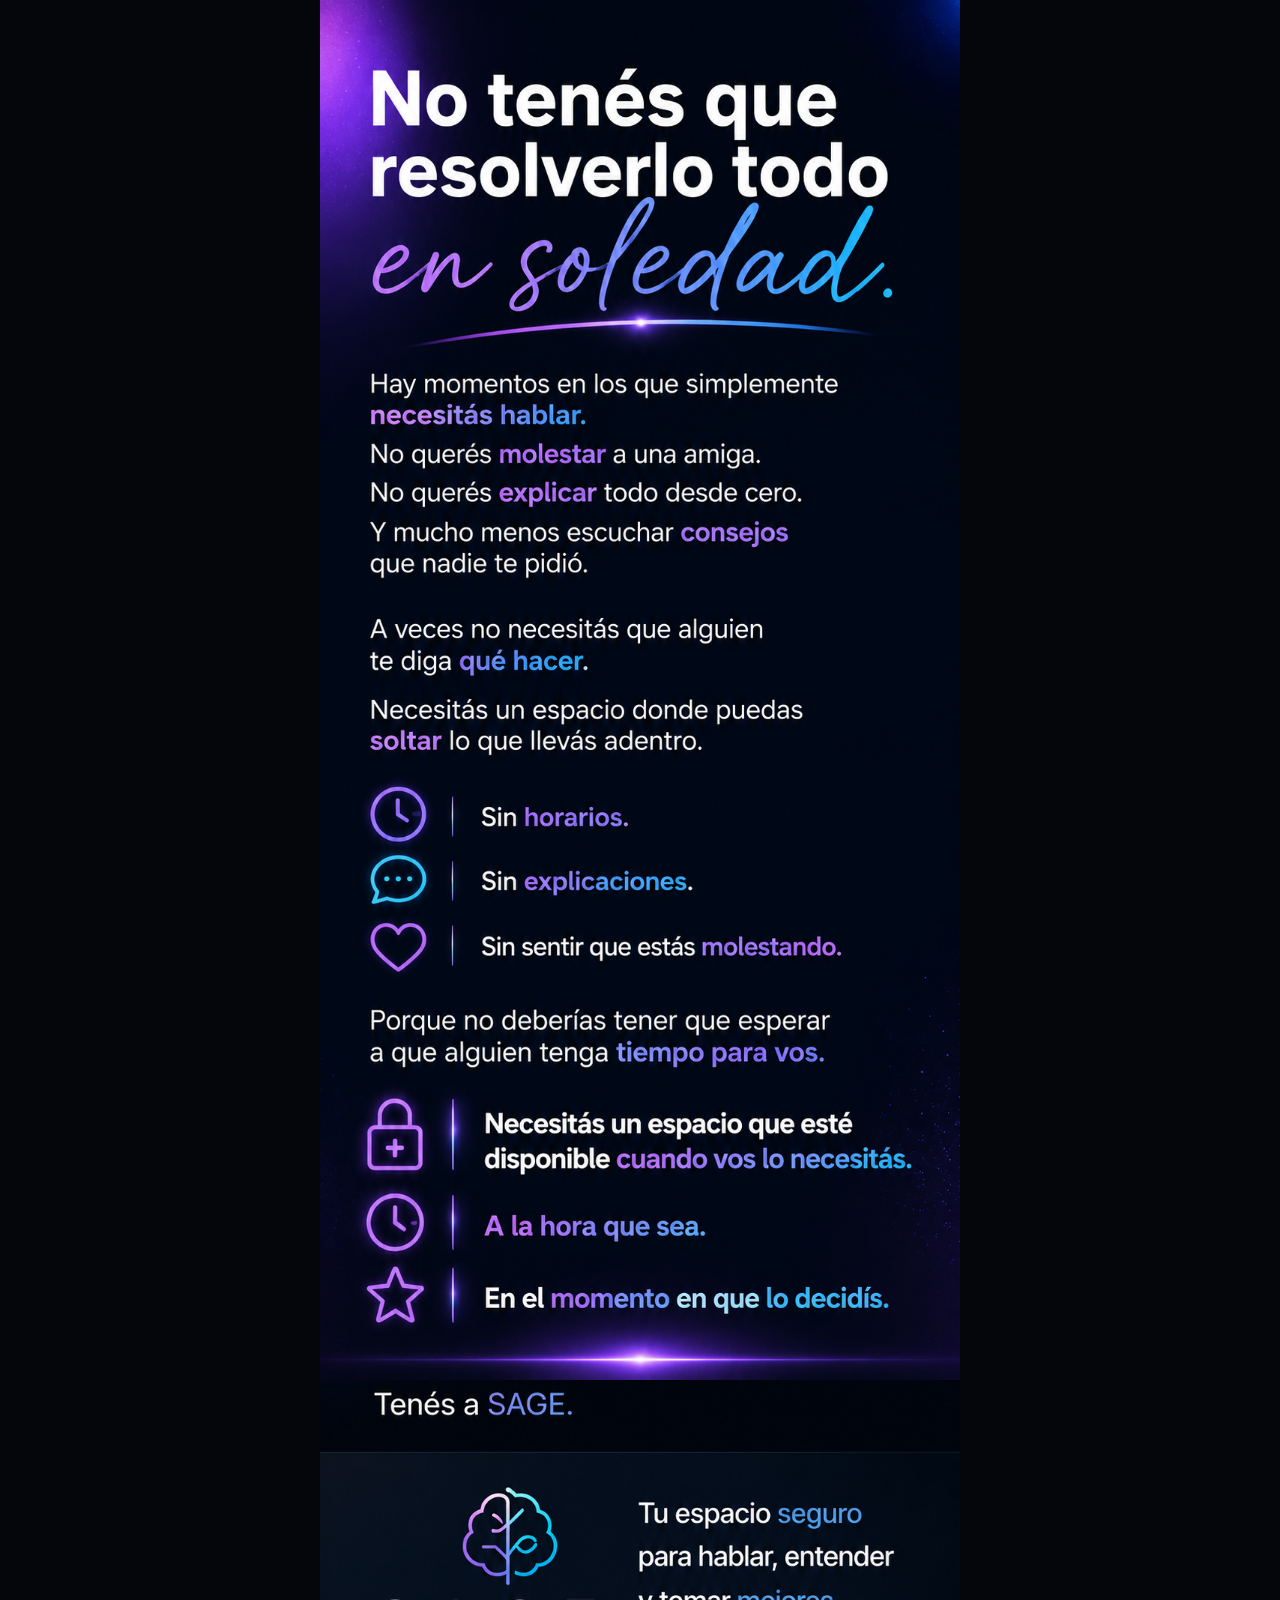
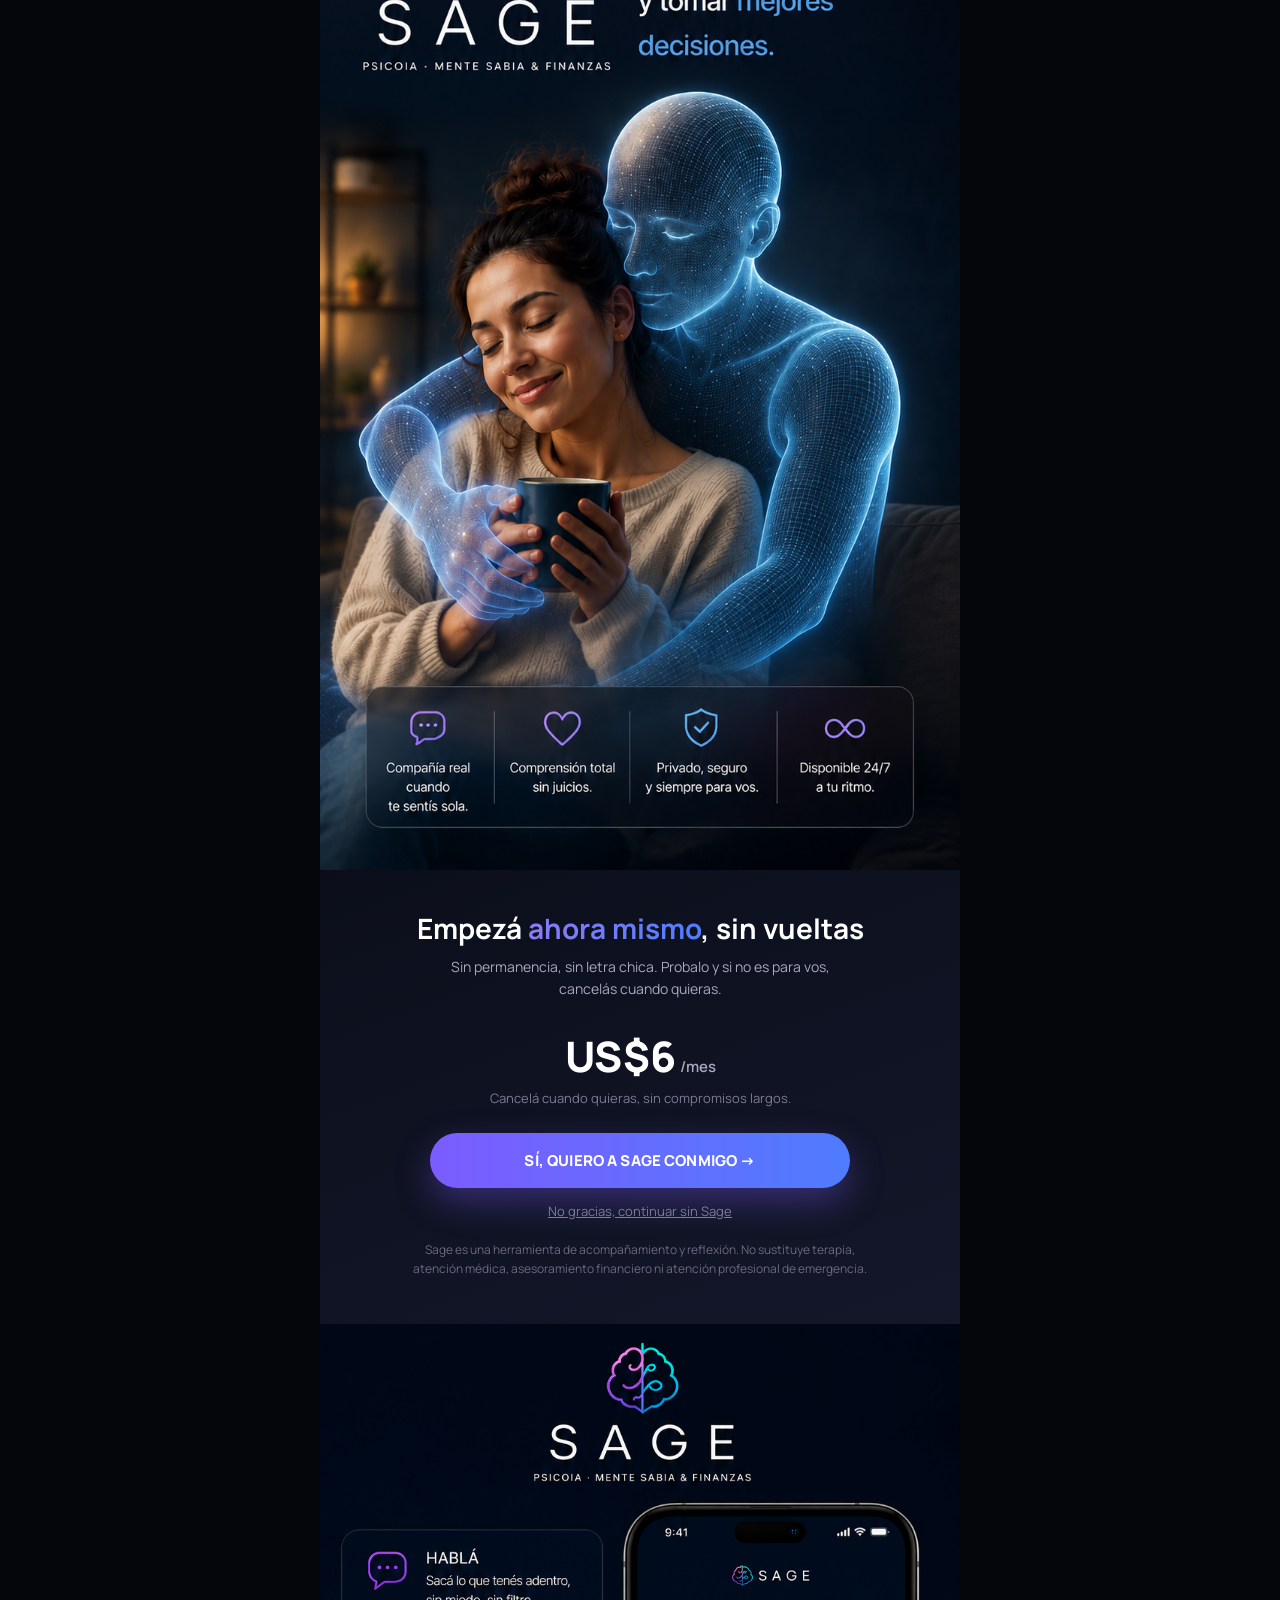
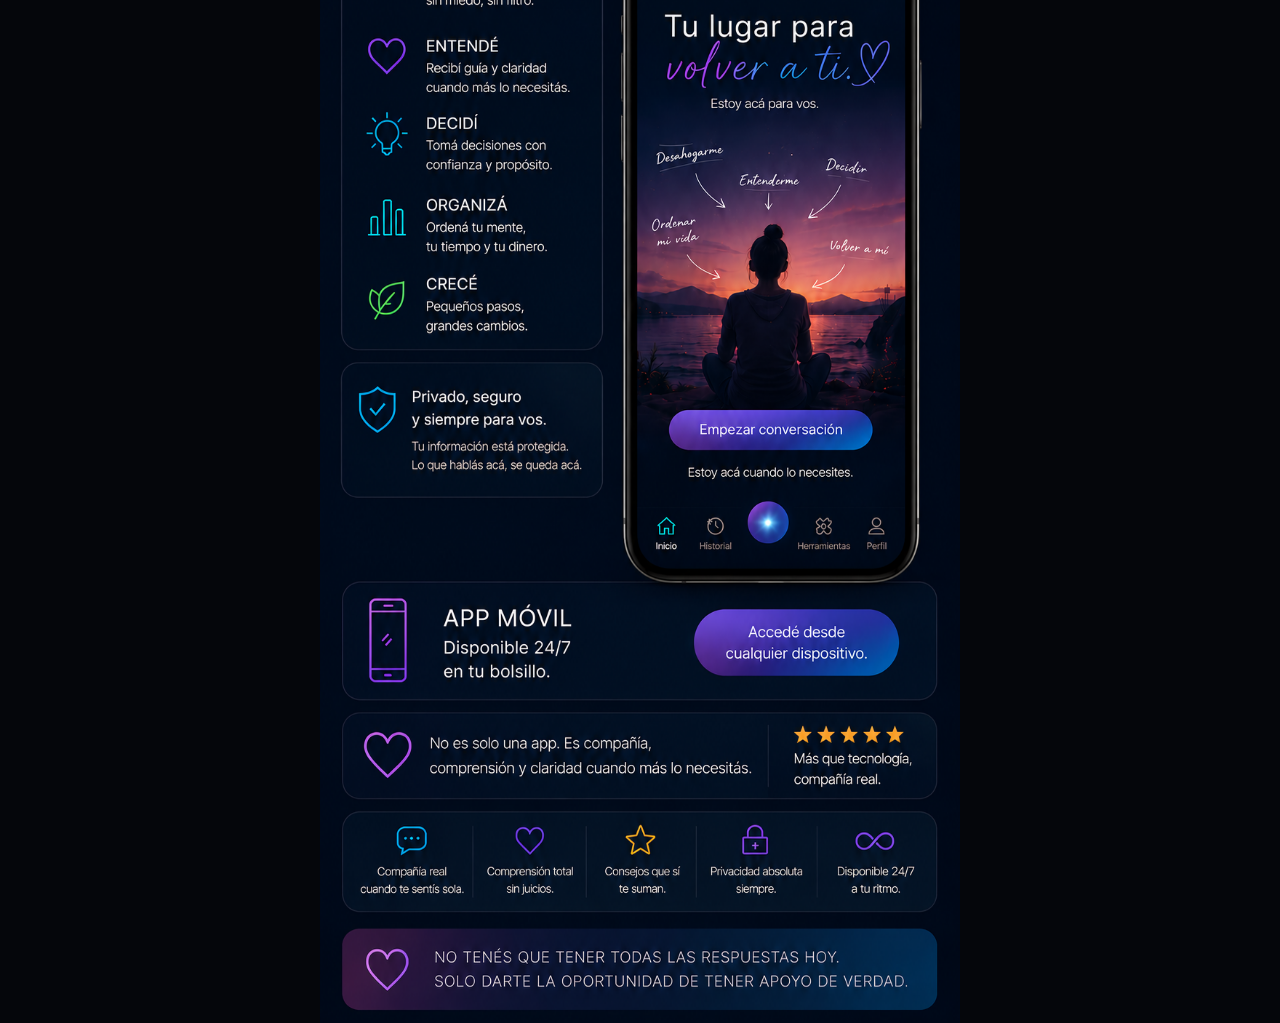
==== margaret-upsell.html @ 2dff88c6 "Create margaret-upsell.html" ====
<!DOCTYPE html>
<html lang="es">
<head>
<meta charset="utf-8"/>
<meta content="width=device-width, initial-scale=1.0" name="viewport"/>
<title>Sage — Tu PsicoIA 24/7</title>
<link href="https://fonts.googleapis.com" rel="preconnect"/>
<link crossorigin="" href="https://fonts.gstatic.com" rel="preconnect"/>
<link href="https://fonts.googleapis.com/css2?family=Manrope:wght@400;500;600;700;800&amp;display=swap" rel="stylesheet"/>
<style>
  * { margin:0; padding:0; box-sizing:border-box; }
  body {
    font-family: "Manrope", Arial, sans-serif;
    background: #05060b;
    color: #e7e6f0;
  }
  .wrap {
    max-width: 640px;
    margin: 0 auto;
  }
  .wrap img {
    display: block;
    width: 100%;
    height: auto;
  }

  /* CTA INTERMEDIA */
  .cta-block {
    background: linear-gradient(160deg, #0b0e1a, #14172a);
    padding: 40px 26px 46px;
    text-align: center;
  }
  .cta-eyebrow {
    font-size: 11.5px;
    letter-spacing: .14em;
    text-transform: uppercase;
    color: #9d8cff;
    font-weight: 800;
    margin-bottom: 12px;
  }
  .cta-block h2 {
    font-size: clamp(22px, 5vw, 28px);
    line-height: 1.3;
    color: #ffffff;
    font-weight: 700;
    margin-bottom: 10px;
  }
  .cta-block h2 span {
    background: linear-gradient(90deg, #8b7cf6, #4f7cff);
    -webkit-background-clip: text;
    background-clip: text;
    color: transparent;
  }
  .cta-sub {
    font-size: 14px;
    line-height: 1.6;
    color: #a9a7c0;
    max-width: 420px;
    margin: 0 auto 26px;
  }
  .price-tag {
    font-size: 42px;
    font-weight: 800;
    color: #ffffff;
    margin-bottom: 4px;
  }
  .price-tag span {
    font-size: 15px;
    font-weight: 600;
    color: #a9a7c0;
    margin-left: 4px;
  }
  .price-note {
    font-size: 13px;
    color: #7d7b96;
    margin-bottom: 26px;
  }
  .btn {
    display: inline-block;
    width: 100%;
    max-width: 420px;
    background: linear-gradient(90deg, #7c5cff, #4f7cff);
    color: #fff;
    text-decoration: none;
    border: none;
    border-radius: 999px;
    padding: 17px 30px;
    font-family: "Manrope", Arial, sans-serif;
    font-weight: 800;
    font-size: 15px;
    letter-spacing: .01em;
    cursor: pointer;
    box-shadow: 0 14px 34px rgba(124,92,255,.35);
  }
  .btn-secondary {
    display: block;
    margin: 14px auto 0;
    background: none;
    border: none;
    color: #7d7b96;
    font-size: 13px;
    text-decoration: underline;
    cursor: pointer;
    font-family: "Manrope", Arial, sans-serif;
  }
  .guarantee {
    margin: 20px auto 0;
    max-width: 460px;
    font-size: 12px;
    line-height: 1.6;
    color: #6b6980;
  }
</style>
</head>
<body>
<div class="wrap">

  <img alt="No tenés que resolverlo todo en soledad. Tenés a Sage." src="images/sage-landing-1.png"/>

  <img alt="Beneficios de Sage: hablá, entendé, decidí, organizá y crecé — con vista previa de la app." src="images/sage-landing-2.png"/>

  <div class="cta-block">
    <h2>Empezá <span>ahora mismo</span>, sin vueltas</h2>
    <p class="cta-sub">Sin permanencia, sin letra chica. Probalo y si no es para vos, cancelás cuando quieras.</p>
    <div class="price-tag">US$6<span>/mes</span></div>
    <div class="price-note">Cancelá cuando quieras, sin compromisos largos.</div>
    <a class="btn" href="margaret-app.html" id="sage-cta">SÍ, QUIERO A SAGE CONMIGO →</a>
    <button class="btn-secondary" type="button">No gracias, continuar sin Sage</button>
    <p class="guarantee">Sage es una herramienta de acompañamiento y reflexión. No sustituye terapia, atención médica, asesoramiento financiero ni atención profesional de emergencia.</p>
  </div>

  <img alt="Tenés a Sage — tu espacio seguro para hablar, entender y tomar mejores decisiones." src="images/sage-landing-3.png"/>

</div>
</body>
</html>
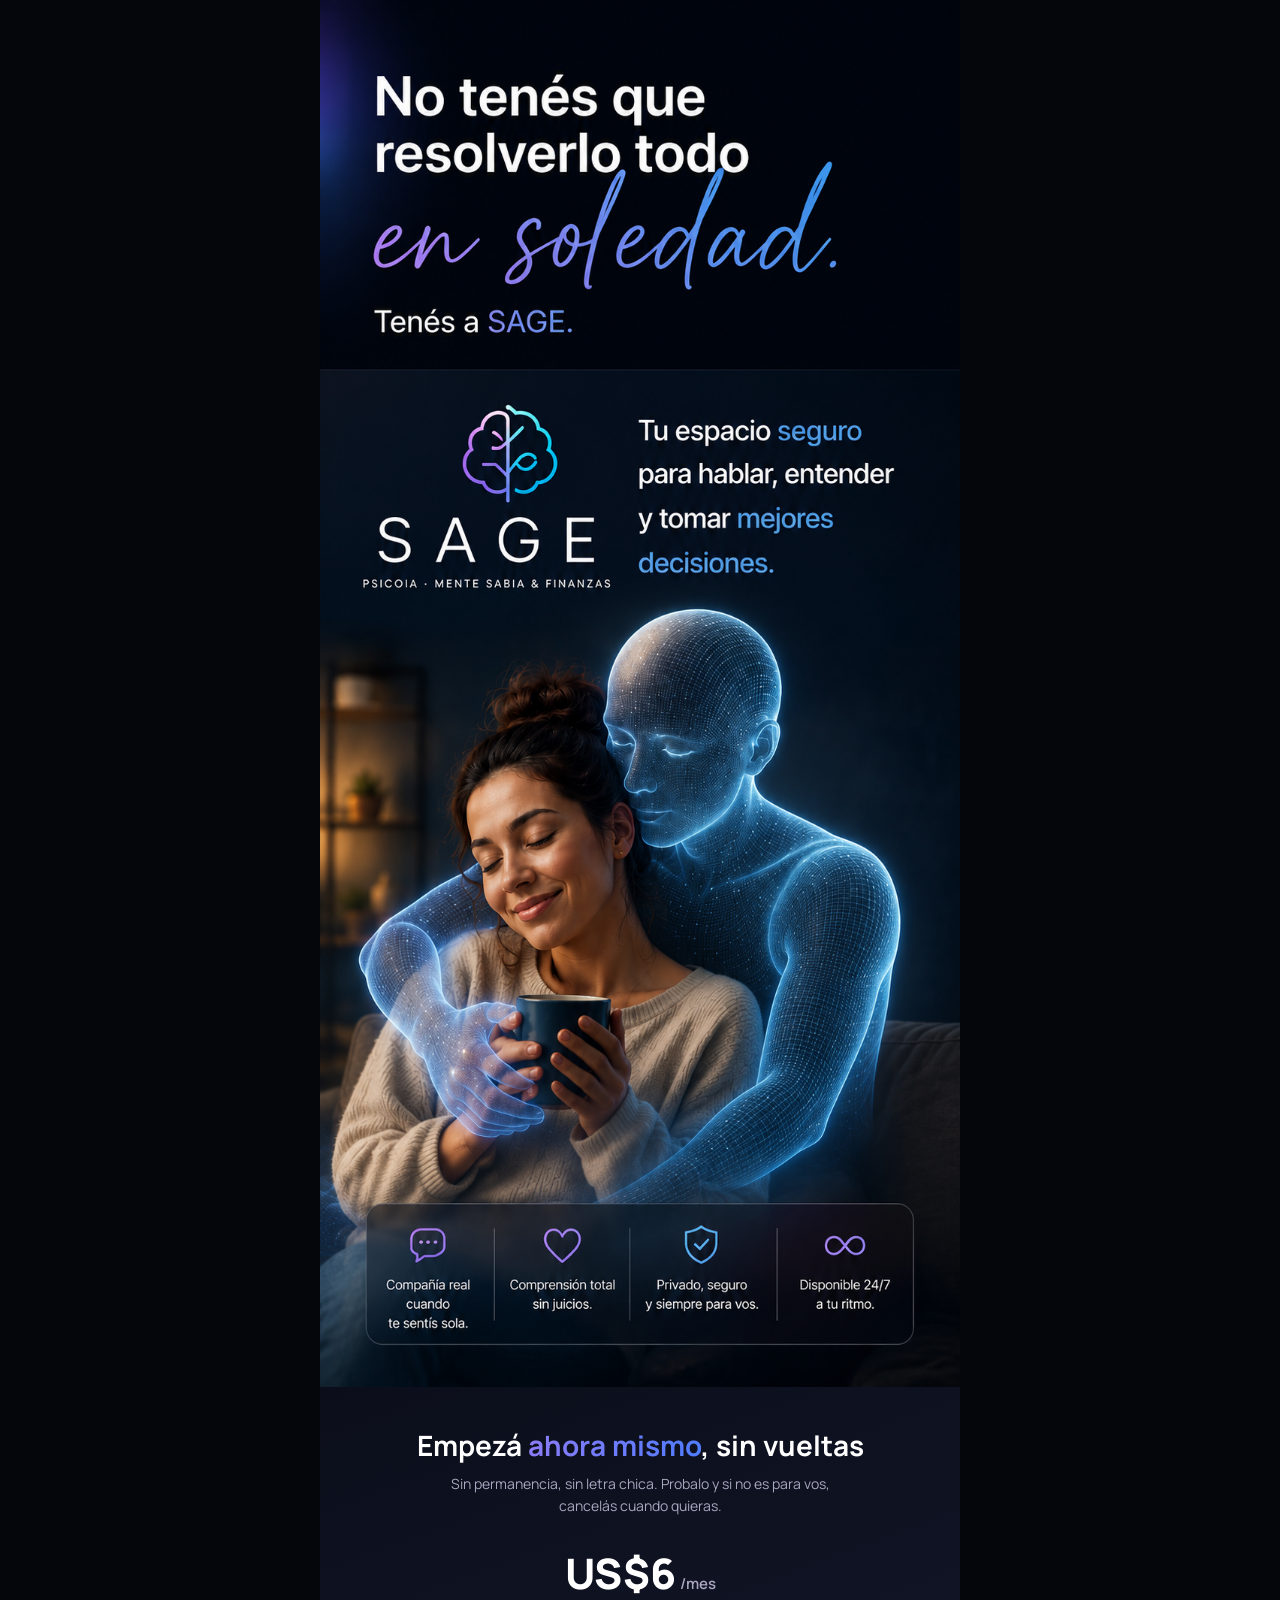
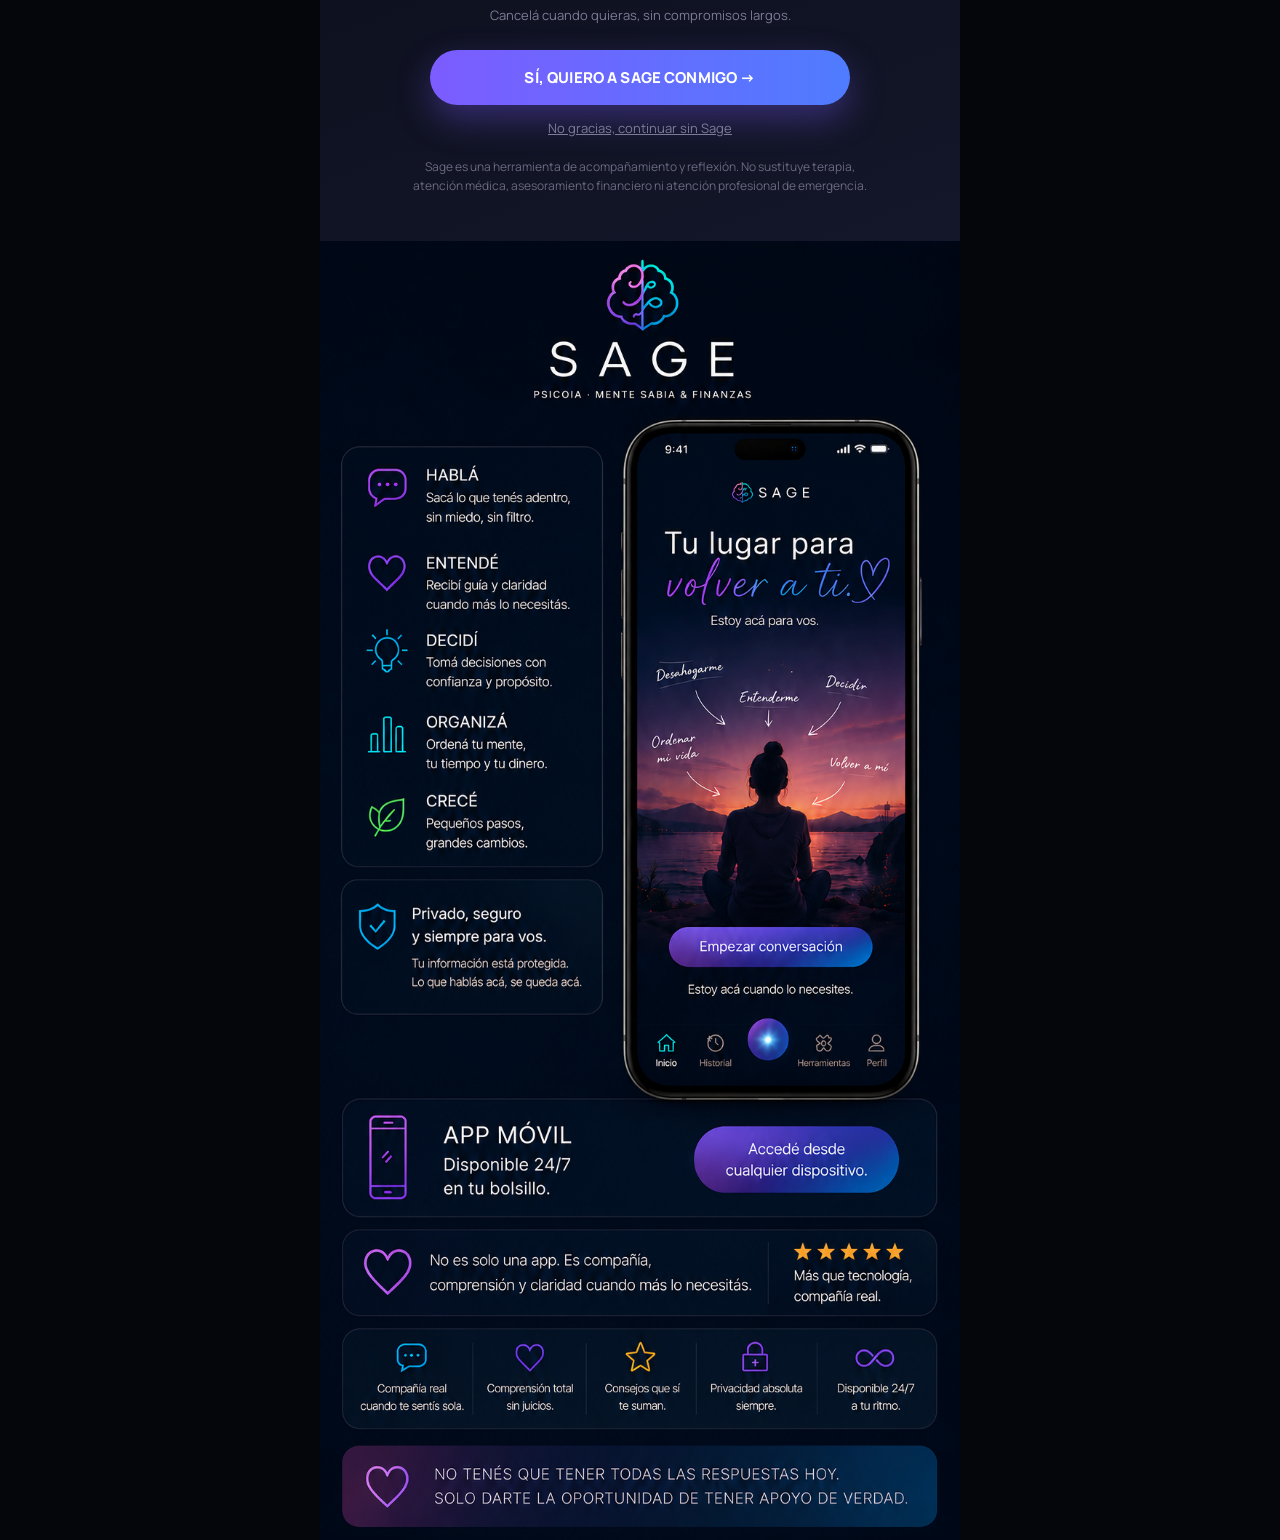
==== commit 28881f55: "Update margaret-upsell.html" ====
--- a/margaret-upsell.html
+++ b/margaret-upsell.html
@@ -115,9 +115,7 @@
 <body>
 <div class="wrap">
 
-  <img alt="No tenés que resolverlo todo en soledad. Tenés a Sage." src="images/sage-landing-1.png"/>
-
-  <img alt="Beneficios de Sage: hablá, entendé, decidí, organizá y crecé — con vista previa de la app." src="images/sage-landing-2.png"/>
+  <img alt="No tenés que resolverlo todo en soledad. Tenés a Sage — tu espacio seguro para hablar, entender y tomar mejores decisiones." src="images/sage-landing-1.png"/>
 
   <div class="cta-block">
     <h2>Empezá <span>ahora mismo</span>, sin vueltas</h2>
@@ -129,7 +127,7 @@
     <p class="guarantee">Sage es una herramienta de acompañamiento y reflexión. No sustituye terapia, atención médica, asesoramiento financiero ni atención profesional de emergencia.</p>
   </div>
 
-  <img alt="Tenés a Sage — tu espacio seguro para hablar, entender y tomar mejores decisiones." src="images/sage-landing-3.png"/>
+  <img alt="Beneficios de Sage: hablá, entendé, decidí, organizá y crecé — con vista previa de la app." src="images/sage-landing-3.png"/>
 
 </div>
 </body>
